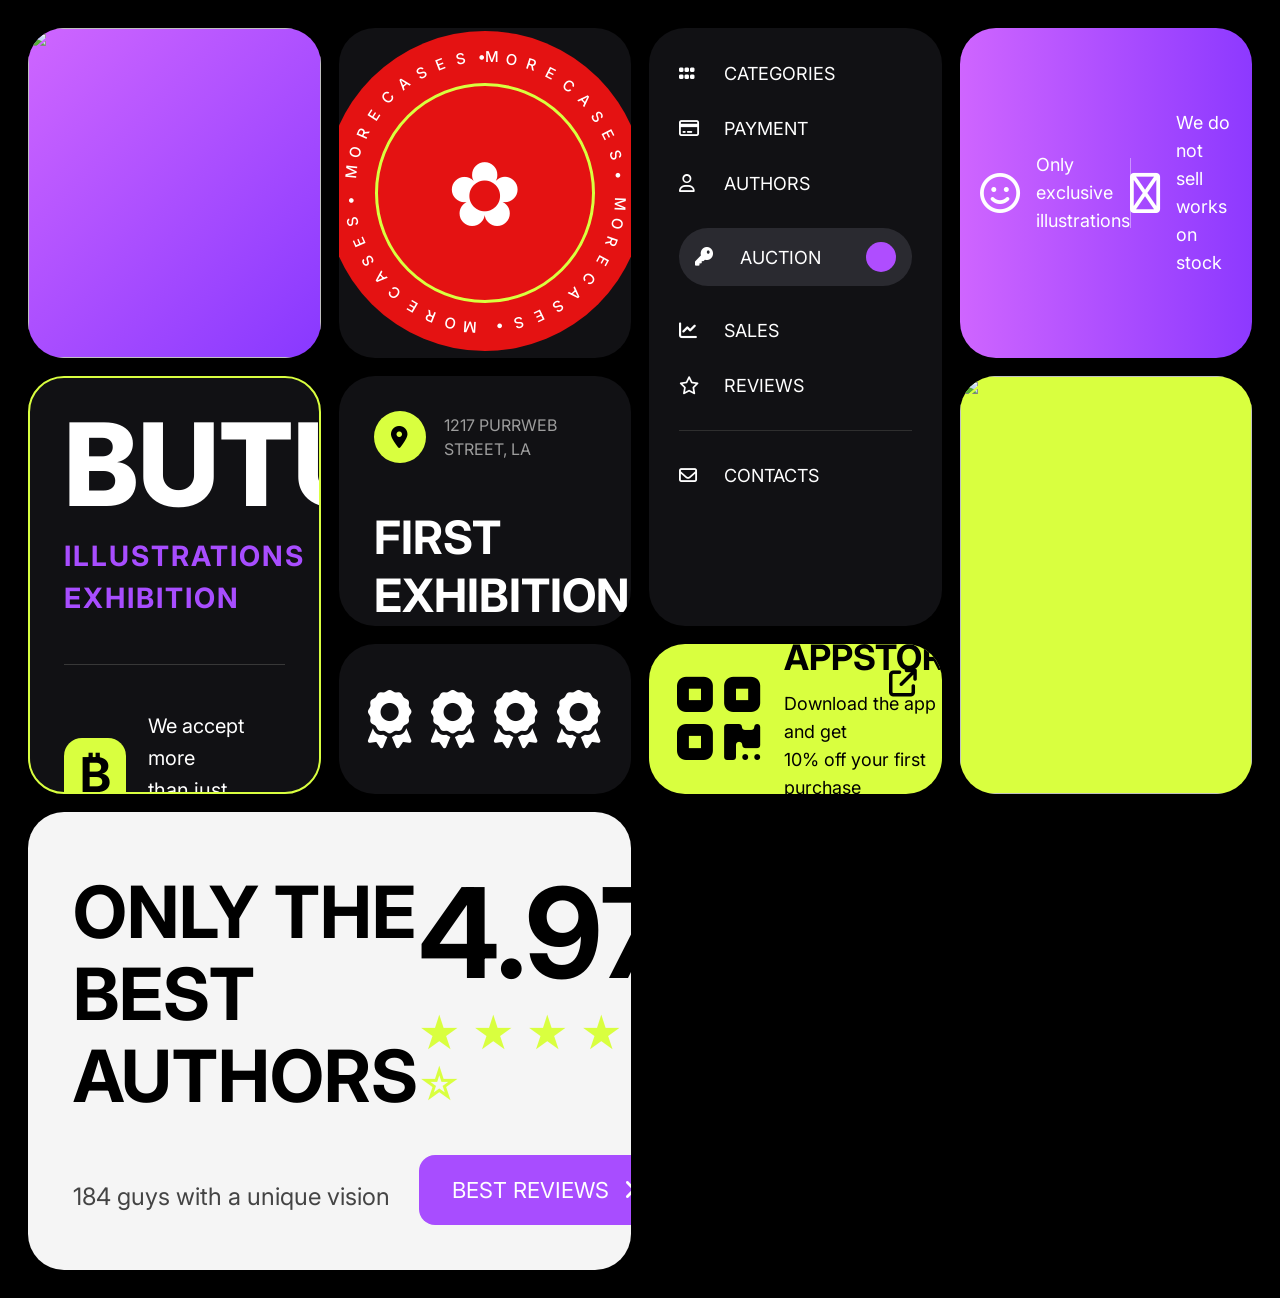
==== easy/index.html @ f10919fb "task 4 easy" ====
<!DOCTYPE html>
<html lang="en">
<head>
  <meta charset="UTF-8" />
  <meta name="viewport" content="width=device-width, initial-scale=1.0"/>
  <title>Creative Grid UI</title>

  <link rel="preconnect" href="https://fonts.googleapis.com">
  <link rel="preconnect" href="https://fonts.gstatic.com" crossorigin>

  <link href="https://fonts.googleapis.com/css2?family=Inter:wght@300;400;500;600;700;800&display=swap" rel="stylesheet">

  <link rel="stylesheet" href="https://cdnjs.cloudflare.com/ajax/libs/font-awesome/6.5.1/css/all.min.css"/>

  <link rel="stylesheet" href="style.css">
</head>
<body>

<div class="main-grid">

    <!-- LEFT TOP IMAGE -->

    <div class="card image-card">

        <img src="./images/char1.png" alt="">

    </div>

    <!-- ROTATING TEXT -->

    <div class="card rotate-card">

        <div class="rotate-text">

            <span style="transform:rotate(0deg) ">M</span>
            <span style="transform:rotate(9deg)">O</span>
            <span style="transform:rotate(18deg)">R</span>
            <span style="transform:rotate(27deg)">E</span>

            <span style="transform:rotate(36deg)">C</span>
            <span style="transform:rotate(45deg)">A</span>
            <span style="transform:rotate(54deg)">S</span>
            <span style="transform:rotate(63deg)">E</span>
            <span style="transform:rotate(72deg)">S</span>

            <span style="transform:rotate(81deg)">•</span>

            <span style="transform:rotate(92.25deg)">M</span>
            <span style="transform:rotate(101.25deg)">O</span>
            <span style="transform:rotate(109.25deg)">R</span>
            <span style="transform:rotate(118.25deg)">E</span>

            <span style="transform:rotate(127.25deg)">C</span>
            <span style="transform:rotate(136.25deg)">A</span>
            <span style="transform:rotate(145.25deg)">S</span>
            <span style="transform:rotate(154.25deg)">E</span>
            <span style="transform:rotate(163.25deg)">S</span>

            <span style="transform:rotate(172.25deg)">•</span>

            <span style="transform:rotate(183.5deg)">M</span>
            <span style="transform:rotate(192.5deg)">O</span>
            <span style="transform:rotate(201.5deg)">R</span>
            <span style="transform:rotate(210.5deg)">E</span>

            <span style="transform:rotate(219.5deg)">C</span>
            <span style="transform:rotate(228.5deg)">A</span>
            <span style="transform:rotate(237.5deg)">S</span>
            <span style="transform:rotate(246.5deg)">E</span>
            <span style="transform:rotate(255.5deg)">S</span>

            <span style="transform:rotate(264.5deg)">•</span>

            <span style="transform:rotate(275.75deg)">M</span>
            <span style="transform:rotate(284.75deg)">O</span>
            <span style="transform:rotate(293.75deg)">R</span>
            <span style="transform:rotate(302.75deg)">E</span>

            <span style="transform:rotate(311.75deg)">C</span>
            <span style="transform:rotate(320.75deg)">A</span>
            <span style="transform:rotate(329.75deg)">S</span>
            <span style="transform:rotate(338.75deg)">E</span>
            <span style="transform:rotate(347.75deg)">S</span>

            <span style="transform:rotate(356.75deg)">•</span>

        </div>

        <div class="circle">
            ✿
        </div>

    </div>

    <!-- MENU -->

    <div class="card menu-card">

        <div class="menu-item">
            <i class="fa-solid fa-grip"></i>
            <span>CATEGORIES</span>
        </div>

        <div class="menu-item">
            <i class="fa-regular fa-credit-card"></i>
            <span>PAYMENT</span>
        </div>

        <div class="menu-item">
            <i class="fa-regular fa-user"></i>
            <span>AUTHORS</span>
        </div>

        <div class="menu-item active-menu">

            <div class="menu-left">
                <i class="fa-solid fa-key"></i>
                <span>AUCTION</span>
            </div>

            <div class="dot"></div>

        </div>

        <div class="menu-item">
            <i class="fa-solid fa-chart-line"></i>
            <span>SALES</span>
        </div>

        <div class="menu-item">
            <i class="fa-regular fa-star"></i>
            <span>REVIEWS</span>
        </div>

        <div class="divider"></div>

        <div class="menu-item">
            <i class="fa-regular fa-envelope"></i>
            <span>CONTACTS</span>
        </div>

    </div>

    <!-- PURPLE INFO -->

    <div class="card purple-info">

        <div class="info-box">

            <i class="fa-regular fa-face-smile"></i>

            <p>
                Only exclusive <br>
                illustrations
            </p>

        </div>

        <div class="vertical-line"></div>

        <div class="info-box">

            <i class="fa-regular fa-cube"></i>

            <p>
                We do not sell <br>
                works on stock
            </p>

        </div>

    </div>

    <!-- BIG LEFT CARD -->

    <div class="card big-card">

        <h1>BUTUSIC</h1>

        <h3>
            ILLUSTRATIONS <br>
            EXHIBITION
        </h3>

        <div class="horizontal-line"></div>

        <div class="bitcoin-box">

            <div class="bitcoin">
                ₿
            </div>

            <p>
                We accept more <br>
                than just bitcoins
            </p>

        </div>

        <div class="barcode"></div>

    </div>

    <!-- EVENT -->

    <div class="card event-card">

        <div class="location">

            <div class="location-icon">
                <i class="fa-solid fa-location-dot"></i>
            </div>

            <span>
                1217 PURRWEB <br>
                STREET, LA
            </span>

        </div>

        <h2>
            FIRST EXHIBITION OF <br>
            ILLUSTRATIONS OFFLINE
        </h2>

        <p>BUTUSIC.COM/EXHIBITION</p>

    </div>

    <!-- RIGHT IMAGE -->

    <div class="card right-image">

        <img src="./images/char2.png" alt="">

    </div>

    <!-- AWARDS -->

    <div class="card awards">

        <i class="fa-solid fa-award"></i>
        <i class="fa-solid fa-award"></i>
        <i class="fa-solid fa-award"></i>
        <i class="fa-solid fa-award"></i>

    </div>

    <!-- QR -->

    <div class="card qr-card">

        <div class="qr-icon">
            <i class="fa-solid fa-qrcode"></i>
        </div>

        <div class="qr-content">

            <h2>APPSTORE</h2>

            <p>
                Download the app and get <br>
                10% off your first purchase
            </p>

        </div>

        <i class="fa-solid fa-arrow-up-right-from-square top-arrow"></i>

    </div>

    <!-- REVIEW -->

    <div class="card review-card">

        <div class="review-left">

            <h1>
                ONLY THE BEST <br>
                AUTHORS
            </h1>

            <p>184 guys with a unique vision</p>

        </div>

        <div class="review-right">

            <h2>4.97</h2>

            <div class="stars">
                ★ ★ ★ ★ ☆
            </div>

            <button>
                BEST REVIEWS
                <i class="fa-solid fa-angle-right"></i>
            </button>

        </div>

    </div>

</div>

</body>
</html>
---- easy/style.css ----
*{
    margin:0;
    padding:0;
    box-sizing:border-box;
    font-family:'Inter',sans-serif;
}

body{
    background:#000;
    padding:28px;
    color:#fff;
}

/* GRID */

.main-grid{
    width:100%;
    display:grid;

    grid-template-columns:
    1fr 1fr 1fr 1fr;

    grid-template-rows:
    330px
    250px
    150px;

    gap:18px;
}

/* COMMON CARD */

.card{
    background:#111114;
    border-radius:36px;
    overflow:hidden;
    position:relative;
}

/* IMAGE CARD */

.image-card{
    background:linear-gradient(135deg,#cf66ff,#8838ff);
}

.image-card img{
    width:100%;
    height:100%;
    object-fit:cover;
}

/* ROTATE CARD */

.rotate-card{
    display:flex;
    align-items:center;
    justify-content:center;
    position:relative;
}

.rotate-text{
    position:absolute;
    width:320px;
    height:320px;
    border-radius:50%;
    top:1%;
    background-color: #e41212;

    /* animation:spin 14s linear infinite; */
}

.rotate-text span{
    position:absolute;
    left:50%;
    top:5%;

    transform-origin:0 145px;

    font-size:15px;
    font-weight:500;
    color:#fff;
}

.circle{
    width:220px;
    height:220px;

    border:3px solid #d9ff3f;
    border-radius:50%;

    display:flex;
    align-items:center;
    justify-content:center;

    font-size:90px;

    position:relative;
    z-index:2;
}

/* @keyframes spin{

    from{
        transform:rotate(0deg);
    }

    to{
        transform:rotate(360deg);
    }

} */

/* MENU */

.menu-card{
    grid-row:span 2;

    padding:35px 30px;

    display:flex;
    flex-direction:column;
    gap:34px;
}

.menu-item{
    display:flex;
    align-items:center;
    gap:20px;

    font-size:18px;
}

.menu-item i{
    width:25px;
}

.active-menu{
    background:#2a2a30;

    padding:14px 16px;

    border-radius:40px;

    justify-content:space-between;
}

.menu-left{
    display:flex;
    align-items:center;
    gap:20px;
}

.dot{
    width:30px;
    height:30px;

    border-radius:50%;

    background:#af4dff;
}

.divider{
    width:100%;
    height:1px;
    background:#2f2f2f;
}

/* PURPLE INFO */

.purple-info{
    background:linear-gradient(to right,#cf65ff,#8d39ff);

    display:flex;
    align-items:center;
    justify-content:space-evenly;

    padding:20px;
}

.info-box{
    display:flex;
    align-items:center;
    gap:16px;
}

.info-box i{
    font-size:40px;
}

.info-box p{
    font-size:18px;
    line-height:28px;
}

.vertical-line{
    width:1px;
    height:70px;

    background:rgba(255,255,255,.4);
}

/* BIG CARD */

.big-card{
    grid-row:span 2;

    border:2px solid #d9ff3f;

    padding:34px;
}

.big-card h1{
    font-size:115px;
    line-height:105px;
    font-weight:800;
}

.big-card h3{
    margin-top:18px;

    color:#a84dff;

    font-size:28px;
    line-height:42px;

    letter-spacing:2px;
}

.horizontal-line{
    width:100%;
    height:1px;

    background:#383838;

    margin:45px 0;
}

.bitcoin-box{
    display:flex;
    align-items:center;
    gap:22px;
}

.bitcoin{
    width:72px;
    height:72px;

    border-radius:18px;

    background:#d9ff3f;

    color:#000;

    font-size:48px;
    font-weight:700;

    display:flex;
    align-items:center;
    justify-content:center;
}

.bitcoin-box p{
    font-size:20px;
    line-height:32px;
}

.barcode{
    width:100%;
    height:90px;

    margin-top:65px;

    background:
    repeating-linear-gradient(
        to right,
        #fff 0px,
        #fff 4px,
        transparent 4px,
        transparent 8px
    );
}

/* EVENT */

.event-card{
    padding:35px;
}

.location{
    display:flex;
    align-items:center;
    gap:18px;
}

.location-icon{
    width:52px;
    height:52px;

    border-radius:50%;

    background:#d9ff3f;

    color:#000;

    display:flex;
    align-items:center;
    justify-content:center;

    font-size:22px;
}

.location span{
    color:#9d9d9d;
    line-height:24px;
}

.event-card h2{
    margin-top:45px;

    font-size:46px;
    line-height:58px;
}

.event-card p{
    margin-top:28px;

    color:#8f8f8f;

    font-size:22px;
}

/* RIGHT IMAGE */

.right-image{
    grid-row:span 2;

    background:#d9ff3f;
}

.right-image img{
    width:100%;
    height:100%;
    object-fit:cover;
}

/* AWARDS */

.awards{
    display:flex;
    align-items:center;
    justify-content:space-around;

    padding:0 20px;

    font-size:58px;
}

/* QR CARD */

.qr-card{
    background:#d9ff3f;

    color:#000;

    padding:28px;

    display:flex;
    align-items:center;
    gap:24px;
}

.qr-icon{
    font-size:95px;
}

.qr-content h2{
    font-size:35px;
}

.qr-content p{
    margin-top:12px;

    line-height:28px;

    font-size:18px;
}

.top-arrow{
    position:absolute;
    top:25px;
    right:25px;

    font-size:28px;
}

/* REVIEW */

.review-card{
    grid-column:span 2;

    background:#f5f5f5;

    color:#000;

    padding:45px;

    display:flex;
    justify-content:space-between;
    align-items:center;
}

.review-left h1{
    font-size:72px;
    line-height:82px;
}

.review-left p{
    margin-top:65px;

    color:#444;

    font-size:24px;
}

.review-right{
    display:flex;
    flex-direction:column;
    align-items:flex-end;
    justify-content:center;
}

.review-right h2{
    font-size:125px;
}

.stars{
    color:#d9ff3f;

    font-size:42px;
}

.review-right button{
    margin-top:45px;

    width:250px;
    height:70px;

    border:none;
    border-radius:16px;

    background:#a84dff;

    color:#fff;

    font-size:22px;

    display:flex;
    align-items:center;
    justify-content:center;
    gap:14px;

    cursor:pointer;
}
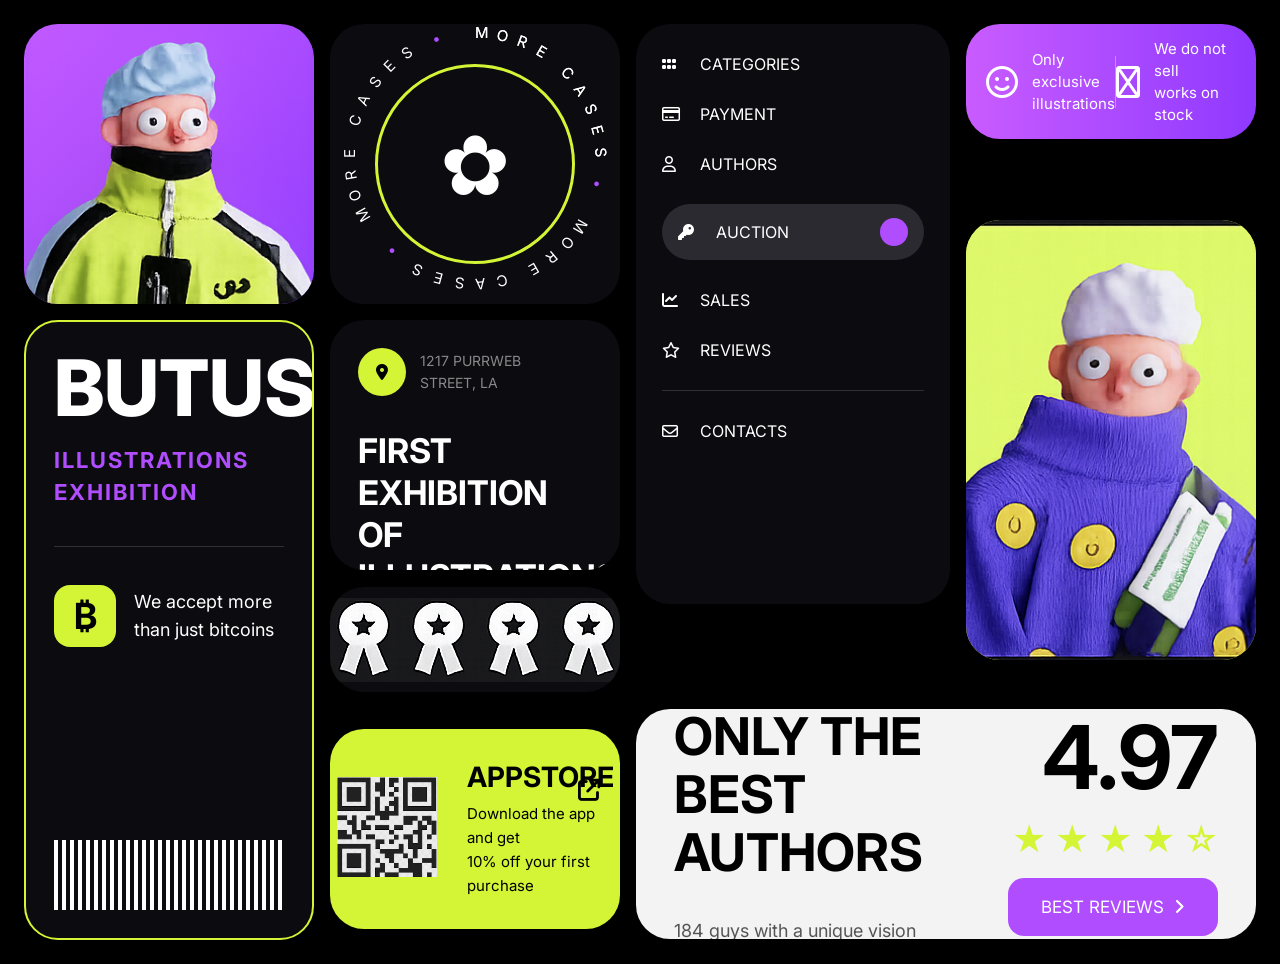
==== commit 35b0c4c1: "updated images" ====
--- a/easy/index.html
+++ b/easy/index.html
@@ -1,90 +1,90 @@
 <!DOCTYPE html>
 <html lang="en">
 <head>
-  <meta charset="UTF-8" />
-  <meta name="viewport" content="width=device-width, initial-scale=1.0"/>
-  <title>Creative Grid UI</title>
-
-  <link rel="preconnect" href="https://fonts.googleapis.com">
-  <link rel="preconnect" href="https://fonts.gstatic.com" crossorigin>
-
-  <link href="https://fonts.googleapis.com/css2?family=Inter:wght@300;400;500;600;700;800&display=swap" rel="stylesheet">
-
-  <link rel="stylesheet" href="https://cdnjs.cloudflare.com/ajax/libs/font-awesome/6.5.1/css/all.min.css"/>
-
-  <link rel="stylesheet" href="style.css">
+<meta charset="UTF-8" />
+<meta name="viewport" content="width=device-width, initial-scale=1.0"/>
+
+<title>Creative Grid UI</title>
+
+<link rel="preconnect" href="https://fonts.googleapis.com">
+<link rel="preconnect" href="https://fonts.gstatic.com" crossorigin>
+
+<link href="https://fonts.googleapis.com/css2?family=Inter:wght@300;400;500;600;700;800&display=swap" rel="stylesheet">
+
+<link rel="stylesheet" href="https://cdnjs.cloudflare.com/ajax/libs/font-awesome/6.5.1/css/all.min.css"/>
+
+<link rel="stylesheet" href="style.css">
+
 </head>
+
 <body>
 
 <div class="main-grid">
 
-    <!-- LEFT TOP IMAGE -->
 
     <div class="card image-card">
-
-        <img src="./images/char1.png" alt="">
-
-    </div>
-
-    <!-- ROTATING TEXT -->
+        <img src="../images/b1.png" alt="">
+    </div>
 
     <div class="card rotate-card">
 
         <div class="rotate-text">
 
-            <span style="transform:rotate(0deg) ">M</span>
-            <span style="transform:rotate(9deg)">O</span>
-            <span style="transform:rotate(18deg)">R</span>
-            <span style="transform:rotate(27deg)">E</span>
-
-            <span style="transform:rotate(36deg)">C</span>
-            <span style="transform:rotate(45deg)">A</span>
-            <span style="transform:rotate(54deg)">S</span>
-            <span style="transform:rotate(63deg)">E</span>
-            <span style="transform:rotate(72deg)">S</span>
-
-            <span style="transform:rotate(81deg)">•</span>
-
-            <span style="transform:rotate(92.25deg)">M</span>
-            <span style="transform:rotate(101.25deg)">O</span>
-            <span style="transform:rotate(109.25deg)">R</span>
-            <span style="transform:rotate(118.25deg)">E</span>
-
-            <span style="transform:rotate(127.25deg)">C</span>
-            <span style="transform:rotate(136.25deg)">A</span>
-            <span style="transform:rotate(145.25deg)">S</span>
-            <span style="transform:rotate(154.25deg)">E</span>
-            <span style="transform:rotate(163.25deg)">S</span>
-
-            <span style="transform:rotate(172.25deg)">•</span>
-
-            <span style="transform:rotate(183.5deg)">M</span>
-            <span style="transform:rotate(192.5deg)">O</span>
-            <span style="transform:rotate(201.5deg)">R</span>
-            <span style="transform:rotate(210.5deg)">E</span>
-
-            <span style="transform:rotate(219.5deg)">C</span>
-            <span style="transform:rotate(228.5deg)">A</span>
-            <span style="transform:rotate(237.5deg)">S</span>
-            <span style="transform:rotate(246.5deg)">E</span>
-            <span style="transform:rotate(255.5deg)">S</span>
-
-            <span style="transform:rotate(264.5deg)">•</span>
-
-            <span style="transform:rotate(275.75deg)">M</span>
-            <span style="transform:rotate(284.75deg)">O</span>
-            <span style="transform:rotate(293.75deg)">R</span>
-            <span style="transform:rotate(302.75deg)">E</span>
-
-            <span style="transform:rotate(311.75deg)">C</span>
-            <span style="transform:rotate(320.75deg)">A</span>
-            <span style="transform:rotate(329.75deg)">S</span>
-            <span style="transform:rotate(338.75deg)">E</span>
-            <span style="transform:rotate(347.75deg)">S</span>
-
-            <span style="transform:rotate(356.75deg)">•</span>
-
-        </div>
+    <!-- 1 -->
+    <span style="transform:rotate(0deg)">M</span>
+    <span style="transform:rotate(10deg)">O</span>
+    <span style="transform:rotate(20deg)">R</span>
+    <span style="transform:rotate(30deg)">E</span>
+
+    <span style="transform:rotate(45deg)">C</span>
+    <span style="transform:rotate(55deg)">A</span>
+    <span style="transform:rotate(65deg)">S</span>
+    <span style="transform:rotate(75deg)">E</span>
+    <span style="transform:rotate(85deg)">S</span>
+
+    <span class="purple-dot" style="transform:rotate(100deg)">•</span>
+
+    <!-- 2 -->
+    <span style="transform:rotate(120deg)">M</span>
+    <span style="transform:rotate(130deg)">O</span>
+    <span style="transform:rotate(140deg)">R</span>
+    <span style="transform:rotate(150deg)">E</span>
+
+    <span style="transform:rotate(165deg)">C</span>
+    <span style="transform:rotate(175deg)">A</span>
+    <span style="transform:rotate(185deg)">S</span>
+    <span style="transform:rotate(195deg)">E</span>
+    <span style="transform:rotate(205deg)">S</span>
+
+    <span class="purple-dot" style="transform:rotate(220deg)">•</span>
+
+    <!-- 3 -->
+    <span style="transform:rotate(240deg)">M</span>
+    <span style="transform:rotate(250deg)">O</span>
+    <span style="transform:rotate(260deg)">R</span>
+    <span style="transform:rotate(270deg)">E</span>
+
+    <span style="transform:rotate(285deg)">C</span>
+    <span style="transform:rotate(295deg)">A</span>
+    <span style="transform:rotate(305deg)">S</span>
+    <span style="transform:rotate(315deg)">E</span>
+    <span style="transform:rotate(325deg)">S</span>
+
+    <span class="purple-dot" style="transform:rotate(340deg)">•</span>
+
+    <!-- 4 -->
+    <span style="transform:rotate(360deg)">M</span>
+    <span style="transform:rotate(370deg)">O</span>
+    <span style="transform:rotate(380deg)">R</span>
+    <span style="transform:rotate(390deg)">E</span>
+
+    <span style="transform:rotate(405deg)">C</span>
+    <span style="transform:rotate(415deg)">A</span>
+    <span style="transform:rotate(425deg)">S</span>
+    <span style="transform:rotate(435deg)">E</span>
+    <span style="transform:rotate(445deg)">S</span>
+
+</div>
 
         <div class="circle">
             ✿
@@ -141,7 +141,6 @@
 
     </div>
 
-    <!-- PURPLE INFO -->
 
     <div class="card purple-info">
 
@@ -171,7 +170,6 @@
 
     </div>
 
-    <!-- BIG LEFT CARD -->
 
     <div class="card big-card">
 
@@ -201,7 +199,7 @@
 
     </div>
 
-    <!-- EVENT -->
+
 
     <div class="card event-card">
 
@@ -227,31 +225,25 @@
 
     </div>
 
-    <!-- RIGHT IMAGE -->
-
     <div class="card right-image">
-
-        <img src="./images/char2.png" alt="">
-
-    </div>
-
-    <!-- AWARDS -->
+        <img src="../images/b2.png" alt="">
+    </div>
+
+  
 
     <div class="card awards">
 
-        <i class="fa-solid fa-award"></i>
-        <i class="fa-solid fa-award"></i>
-        <i class="fa-solid fa-award"></i>
-        <i class="fa-solid fa-award"></i>
-
-    </div>
-
-    <!-- QR -->
+        <img src="../images/badge.png" alt="">
+        <img src="../images/badge.png" alt="">
+        <img src="../images/badge.png" alt="">
+        <img src="../images/badge.png" alt="">
+
+    </div>
 
     <div class="card qr-card">
 
         <div class="qr-icon">
-            <i class="fa-solid fa-qrcode"></i>
+             <img src="../images/qr.jpg" alt="">
         </div>
 
         <div class="qr-content">
@@ -269,7 +261,6 @@
 
     </div>
 
-    <!-- REVIEW -->
 
     <div class="card review-card">
 
--- a/easy/style.css
+++ b/easy/style.css
@@ -7,32 +7,37 @@
 
 body{
     background:#000;
-    padding:28px;
+    padding:24px;
     color:#fff;
 }
 
 /* GRID */
 
 .main-grid{
-    width:100%;
+
     display:grid;
 
     grid-template-columns:
-    1fr 1fr 1fr 1fr;
-
-    grid-template-rows:
-    330px
-    250px
-    150px;
-
-    gap:18px;
+    1fr
+    1fr
+    1.08fr
+    1fr;
+
+    grid-template-areas:
+
+    "image rotate menu purple"
+    "big event menu right"
+    "big awards menu right"
+    "big qr review review";
+
+    gap:16px;
 }
 
 /* COMMON CARD */
 
 .card{
-    background:#111114;
-    border-radius:36px;
+    background:#0b0b10;
+    border-radius:34px;
     overflow:hidden;
     position:relative;
 }
@@ -40,65 +45,82 @@
 /* IMAGE CARD */
 
 .image-card{
-    background:linear-gradient(135deg,#cf66ff,#8838ff);
+
+    grid-area:image;
+
+    height:280px;
+
+    background:linear-gradient(135deg,#c95cff,#8f39ff);
 }
 
 .image-card img{
+
     width:100%;
     height:100%;
+
     object-fit:cover;
 }
 
 /* ROTATE CARD */
 
 .rotate-card{
+
+    grid-area:rotate;
+
+    height:280px;
+
     display:flex;
     align-items:center;
     justify-content:center;
-    position:relative;
 }
 
 .rotate-text{
+
     position:absolute;
-    width:320px;
-    height:320px;
+
+    width:300px;
+    height:300px;
+
     border-radius:50%;
-    top:1%;
-    background-color: #e41212;
-
-    /* animation:spin 14s linear infinite; */
+
+    animation:spin 16s linear infinite;
 }
 
 .rotate-text span{
+
     position:absolute;
+
     left:50%;
-    top:5%;
-
-    transform-origin:0 145px;
+    top:3%;
+
+    transform-origin:0 135px;
 
     font-size:15px;
-    font-weight:500;
+    letter-spacing:2px;
+
     color:#fff;
 }
 
 .circle{
-    width:220px;
-    height:220px;
-
-    border:3px solid #d9ff3f;
+
+    width:200px;
+    height:200px;
+
+    border:3px solid #d4f436;
     border-radius:50%;
 
     display:flex;
     align-items:center;
     justify-content:center;
 
-    font-size:90px;
-
-    position:relative;
-    z-index:2;
-}
-
-/* @keyframes spin{
+    font-size:84px;
+}
+
+.purple-dot{
+    color:#af4dff !important;
+}
+
+@keyframes spin{
 
     from{
         transform:rotate(0deg);
@@ -107,34 +129,40 @@
     to{
         transform:rotate(360deg);
     }
-
-} */
+}
 
 /* MENU */
 
 .menu-card{
-    grid-row:span 2;
-
-    padding:35px 30px;
+
+    grid-area:menu;
+
+    height:580px;
+
+    padding:30px 26px;
 
     display:flex;
     flex-direction:column;
-    gap:34px;
+
+    gap:30px;
 }
 
 .menu-item{
-    display:flex;
-    align-items:center;
-    gap:20px;
-
-    font-size:18px;
+
+    display:flex;
+    align-items:center;
+
+    gap:18px;
+
+    font-size:16px;
 }
 
 .menu-item i{
-    width:25px;
+    width:20px;
 }
 
 .active-menu{
+
     background:#2a2a30;
 
     padding:14px 16px;
@@ -145,14 +173,17 @@
 }
 
 .menu-left{
-    display:flex;
-    align-items:center;
-    gap:20px;
+
+    display:flex;
+    align-items:center;
+
+    gap:18px;
 }
 
 .dot{
-    width:30px;
-    height:30px;
+
+    width:28px;
+    height:28px;
 
     border-radius:50%;
 
@@ -160,115 +191,177 @@
 }
 
 .divider{
+
     width:100%;
     height:1px;
-    background:#2f2f2f;
-}
-
-/* PURPLE INFO */
+
+    background:#303030;
+}
+
+/* PURPLE TOP */
 
 .purple-info{
-    background:linear-gradient(to right,#cf65ff,#8d39ff);
+
+    grid-area:purple;
+
+    background:linear-gradient(90deg,#c95cff,#8f39ff);
 
     display:flex;
     align-items:center;
     justify-content:space-evenly;
 
     padding:20px;
+
+    height:115px;
+
+    margin-bottom:-165px;
+
+    z-index:5;
 }
 
 .info-box{
-    display:flex;
-    align-items:center;
-    gap:16px;
+
+    display:flex;
+    align-items:center;
+
+    gap:14px;
 }
 
 .info-box i{
-    font-size:40px;
+    font-size:32px;
 }
 
 .info-box p{
+
+    font-size:15px;
+    line-height:22px;
+}
+
+.vertical-line{
+
+    width:1px;
+    height:52px;
+
+    background:rgba(255,255,255,.35);
+}
+
+/* RIGHT IMAGE */
+
+.right-image{
+
+    grid-area:right;
+
+    background:#d4f436;
+
+    margin-top:-100px;
+
+    height:440px;
+
+    border-radius:34px;
+
+    overflow:hidden;
+}
+
+.right-image img{
+
+    width:100%;
+    height:100%;
+
+    object-fit:cover;
+}
+
+/* BIG LEFT CARD */
+
+.big-card{
+
+    grid-area:big;
+
+    border:2px solid #d4f436;
+
+    padding:28px;
+
+    height:620px;
+
+    display:flex;
+    flex-direction:column;
+
+    position:relative;
+
+    overflow:hidden;
+}
+
+.big-card h1{
+
+    font-size:78px;
+    line-height:76px;
+
+    font-weight:800;
+}
+
+.big-card h3{
+
+    margin-top:18px;
+
+    color:#af4dff;
+
+    font-size:22px;
+    line-height:32px;
+
+    letter-spacing:2px;
+}
+
+.horizontal-line{
+
+    width:100%;
+    height:1px;
+
+    background:#313131;
+
+    margin:38px 0;
+}
+
+.bitcoin-box{
+
+    display:flex;
+    align-items:center;
+
+    gap:18px;
+}
+
+.bitcoin{
+
+    width:62px;
+    height:62px;
+
+    border-radius:16px;
+
+    background:#d4f436;
+    color:#000;
+
+    display:flex;
+    align-items:center;
+    justify-content:center;
+
+    font-size:36px;
+    font-weight:700;
+}
+
+.bitcoin-box p{
+
     font-size:18px;
     line-height:28px;
 }
 
-.vertical-line{
-    width:1px;
+.barcode{
+
+    position:absolute;
+
+    left:28px;
+    bottom:28px;
+
+    width:calc(100% - 56px);
+
     height:70px;
-
-    background:rgba(255,255,255,.4);
-}
-
-/* BIG CARD */
-
-.big-card{
-    grid-row:span 2;
-
-    border:2px solid #d9ff3f;
-
-    padding:34px;
-}
-
-.big-card h1{
-    font-size:115px;
-    line-height:105px;
-    font-weight:800;
-}
-
-.big-card h3{
-    margin-top:18px;
-
-    color:#a84dff;
-
-    font-size:28px;
-    line-height:42px;
-
-    letter-spacing:2px;
-}
-
-.horizontal-line{
-    width:100%;
-    height:1px;
-
-    background:#383838;
-
-    margin:45px 0;
-}
-
-.bitcoin-box{
-    display:flex;
-    align-items:center;
-    gap:22px;
-}
-
-.bitcoin{
-    width:72px;
-    height:72px;
-
-    border-radius:18px;
-
-    background:#d9ff3f;
-
-    color:#000;
-
-    font-size:48px;
-    font-weight:700;
-
-    display:flex;
-    align-items:center;
-    justify-content:center;
-}
-
-.bitcoin-box p{
-    font-size:20px;
-    line-height:32px;
-}
-
-.barcode{
-    width:100%;
-    height:90px;
-
-    margin-top:65px;
 
     background:
     repeating-linear-gradient(
@@ -283,181 +376,199 @@
 /* EVENT */
 
 .event-card{
-    padding:35px;
+
+    grid-area:event;
+
+    height:250px;
+
+    padding:28px;
 }
 
 .location{
-    display:flex;
-    align-items:center;
-    gap:18px;
+
+    display:flex;
+    align-items:center;
+
+    gap:14px;
 }
 
 .location-icon{
-    width:52px;
-    height:52px;
+
+    width:48px;
+    height:48px;
 
     border-radius:50%;
 
-    background:#d9ff3f;
-
+    background:#d4f436;
     color:#000;
 
     display:flex;
     align-items:center;
     justify-content:center;
+}
+
+.location span{
+
+    color:#888;
+
+    line-height:22px;
+
+    font-size:14px;
+}
+
+.event-card h2{
+
+    margin-top:34px;
+
+    font-size:34px;
+    line-height:42px;
+}
+
+.event-card p{
+
+    margin-top:24px;
+
+    color:#888;
+
+    font-size:18px;
+}
+
+/* AWARDS */
+
+.awards{
+
+    grid-area:awards;
+
+    height:105px;
+
+    display:flex;
+    align-items:center;
+    justify-content:space-around;
+
+    font-size:50px;
+}
+
+/* APPSTORE */
+
+.qr-card{
+
+    grid-area:qr;
+
+    background:#d4f436;
+    color:#000;
+
+    padding:24px;
+
+    height:200px;
+
+    display:flex;
+    align-items:center;
+    justify-content: center;
+
+    gap:30px;
+    margin-top: 20px;
+}
+
+.qr-icon img{
+    width: 100px;
+    height: 100px;
+}
+
+.qr-content h2{
+    font-size:28px;
+}
+
+.qr-content p{
+
+    margin-top:8px;
+
+    font-size:15px;
+    line-height:24px;
+}
+
+.top-arrow{
+
+    position:absolute;
+
+    top:25%;
+    right:20px;
 
     font-size:22px;
 }
 
-.location span{
-    color:#9d9d9d;
-    line-height:24px;
-}
-
-.event-card h2{
-    margin-top:45px;
-
-    font-size:46px;
+/* REVIEW */
+
+.review-card{
+
+    grid-area:review;
+
+    background:#f3f3f3;
+    color:#000;
+
+    height:230px;
+
+    padding:38px;
+
+    display:flex;
+    justify-content:space-between;
+    align-items:center;
+}
+
+.review-left h1{
+
+    font-size:52px;
     line-height:58px;
 }
 
-.event-card p{
-    margin-top:28px;
-
-    color:#8f8f8f;
-
-    font-size:22px;
-}
-
-/* RIGHT IMAGE */
-
-.right-image{
-    grid-row:span 2;
-
-    background:#d9ff3f;
-}
-
-.right-image img{
-    width:100%;
-    height:100%;
-    object-fit:cover;
-}
-
-/* AWARDS */
-
-.awards{
-    display:flex;
-    align-items:center;
-    justify-content:space-around;
-
-    padding:0 20px;
-
-    font-size:58px;
-}
-
-/* QR CARD */
-
-.qr-card{
-    background:#d9ff3f;
-
-    color:#000;
-
-    padding:28px;
-
-    display:flex;
-    align-items:center;
-    gap:24px;
-}
-
-.qr-icon{
-    font-size:95px;
-}
-
-.qr-content h2{
-    font-size:35px;
-}
-
-.qr-content p{
-    margin-top:12px;
-
-    line-height:28px;
+.review-left p{
+
+    margin-top:38px;
+
+    color:#555;
 
     font-size:18px;
 }
 
-.top-arrow{
-    position:absolute;
-    top:25px;
-    right:25px;
-
-    font-size:28px;
-}
-
-/* REVIEW */
-
-.review-card{
-    grid-column:span 2;
-
-    background:#f5f5f5;
-
-    color:#000;
-
-    padding:45px;
-
-    display:flex;
-    justify-content:space-between;
-    align-items:center;
-}
-
-.review-left h1{
-    font-size:72px;
-    line-height:82px;
-}
-
-.review-left p{
-    margin-top:65px;
-
-    color:#444;
-
-    font-size:24px;
-}
-
 .review-right{
+
     display:flex;
     flex-direction:column;
     align-items:flex-end;
-    justify-content:center;
+
+    gap:18px;
 }
 
 .review-right h2{
-    font-size:125px;
+
+    font-size:88px;
+    line-height:1;
 }
 
 .stars{
-    color:#d9ff3f;
-
-    font-size:42px;
+
+    color:#d4f436;
+
+    font-size:34px;
 }
 
 .review-right button{
-    margin-top:45px;
-
-    width:250px;
-    height:70px;
+
+    width:210px;
+    height:58px;
 
     border:none;
     border-radius:16px;
 
-    background:#a84dff;
-
+    background:#af4dff;
     color:#fff;
 
-    font-size:22px;
+    font-size:17px;
 
     display:flex;
     align-items:center;
     justify-content:center;
-    gap:14px;
+
+    gap:10px;
 
     cursor:pointer;
 }
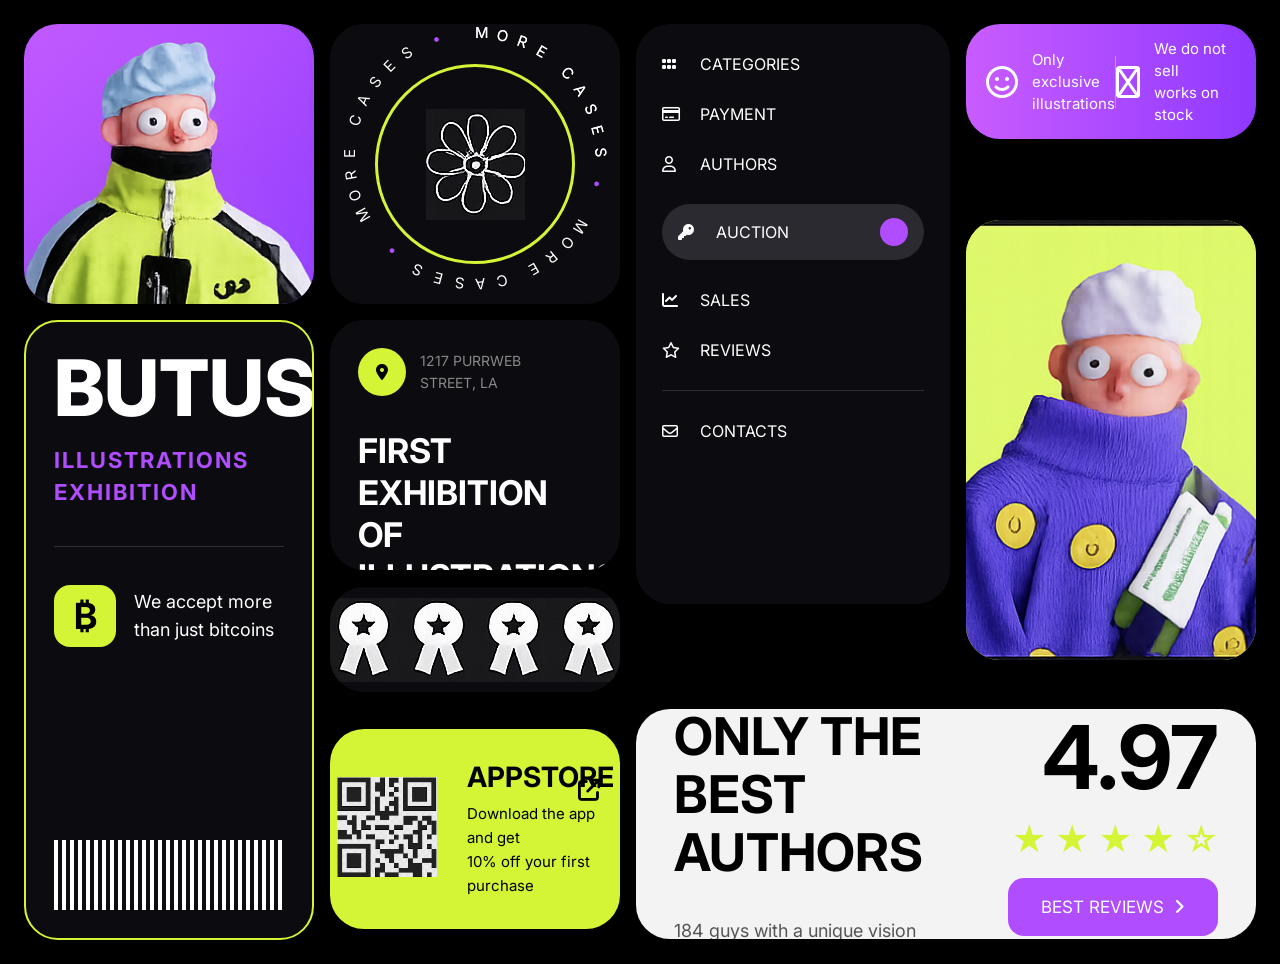
==== commit 4ed73fc0: "medium images updated" ====
--- a/easy/index.html
+++ b/easy/index.html
@@ -87,7 +87,7 @@
 </div>
 
         <div class="circle">
-            ✿
+            <img src="../images/flower.png" alt="">
         </div>
 
     </div>
